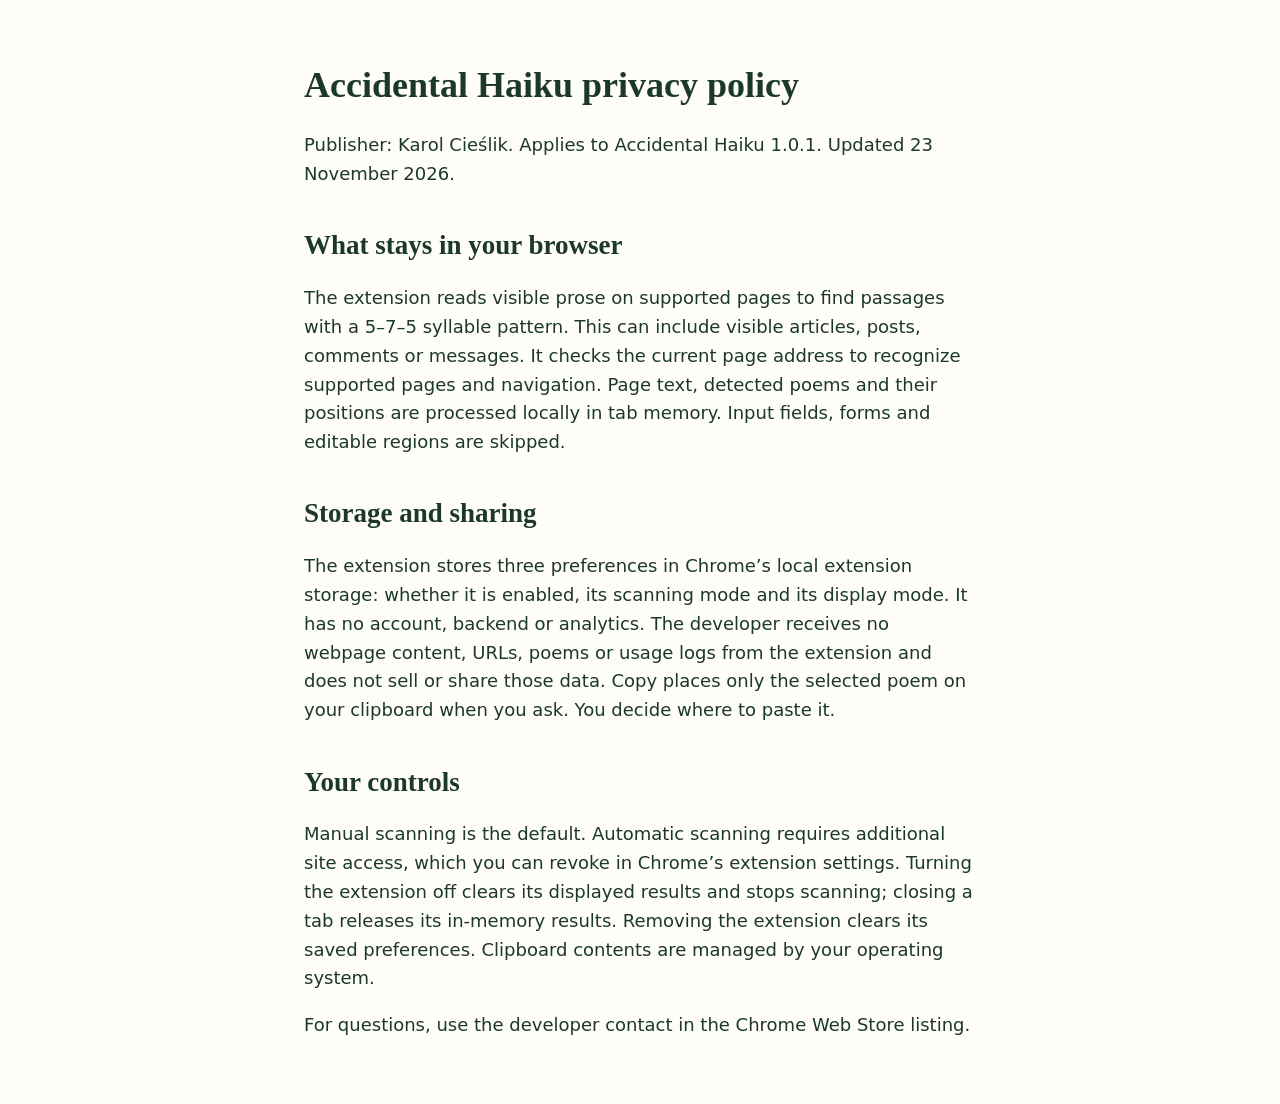
==== index.html @ a6207779 "Publish Accidental Haiku privacy policy" ====
<!doctype html><html lang="en"><meta charset="utf-8"><meta name="viewport" content="width=device-width,initial-scale=1"><title>Accidental Haiku privacy policy</title>
<style>body{max-width:42rem;margin:4rem auto;padding:0 1.2rem;background:#fffdf8;color:#1c382c;font:18px/1.6 system-ui}h1,h2{font-family:Georgia,serif;line-height:1.2}h2{margin-top:1.5em}</style>
<main><h1>Accidental Haiku privacy policy</h1><p>Publisher: Karol Cieślik. Applies to Accidental Haiku 1.0.1. Updated 23 November 2026.</p>
<h2>What stays in your browser</h2><p>The extension reads visible prose on supported pages to find passages with a 5–7–5 syllable pattern. This can include visible articles, posts, comments or messages. It checks the current page address to recognize supported pages and navigation. Page text, detected poems and their positions are processed locally in tab memory. Input fields, forms and editable regions are skipped.</p>
<h2>Storage and sharing</h2><p>The extension stores three preferences in Chrome’s local extension storage: whether it is enabled, its scanning mode and its display mode. It has no account, backend or analytics. The developer receives no webpage content, URLs, poems or usage logs from the extension and does not sell or share those data. Copy places only the selected poem on your clipboard when you ask. You decide where to paste it.</p>
<h2>Your controls</h2><p>Manual scanning is the default. Automatic scanning requires additional site access, which you can revoke in Chrome’s extension settings. Turning the extension off clears its displayed results and stops scanning; closing a tab releases its in-memory results. Removing the extension clears its saved preferences. Clipboard contents are managed by your operating system.</p>
<p>For questions, use the developer contact in the Chrome Web Store listing.</p></main></html>
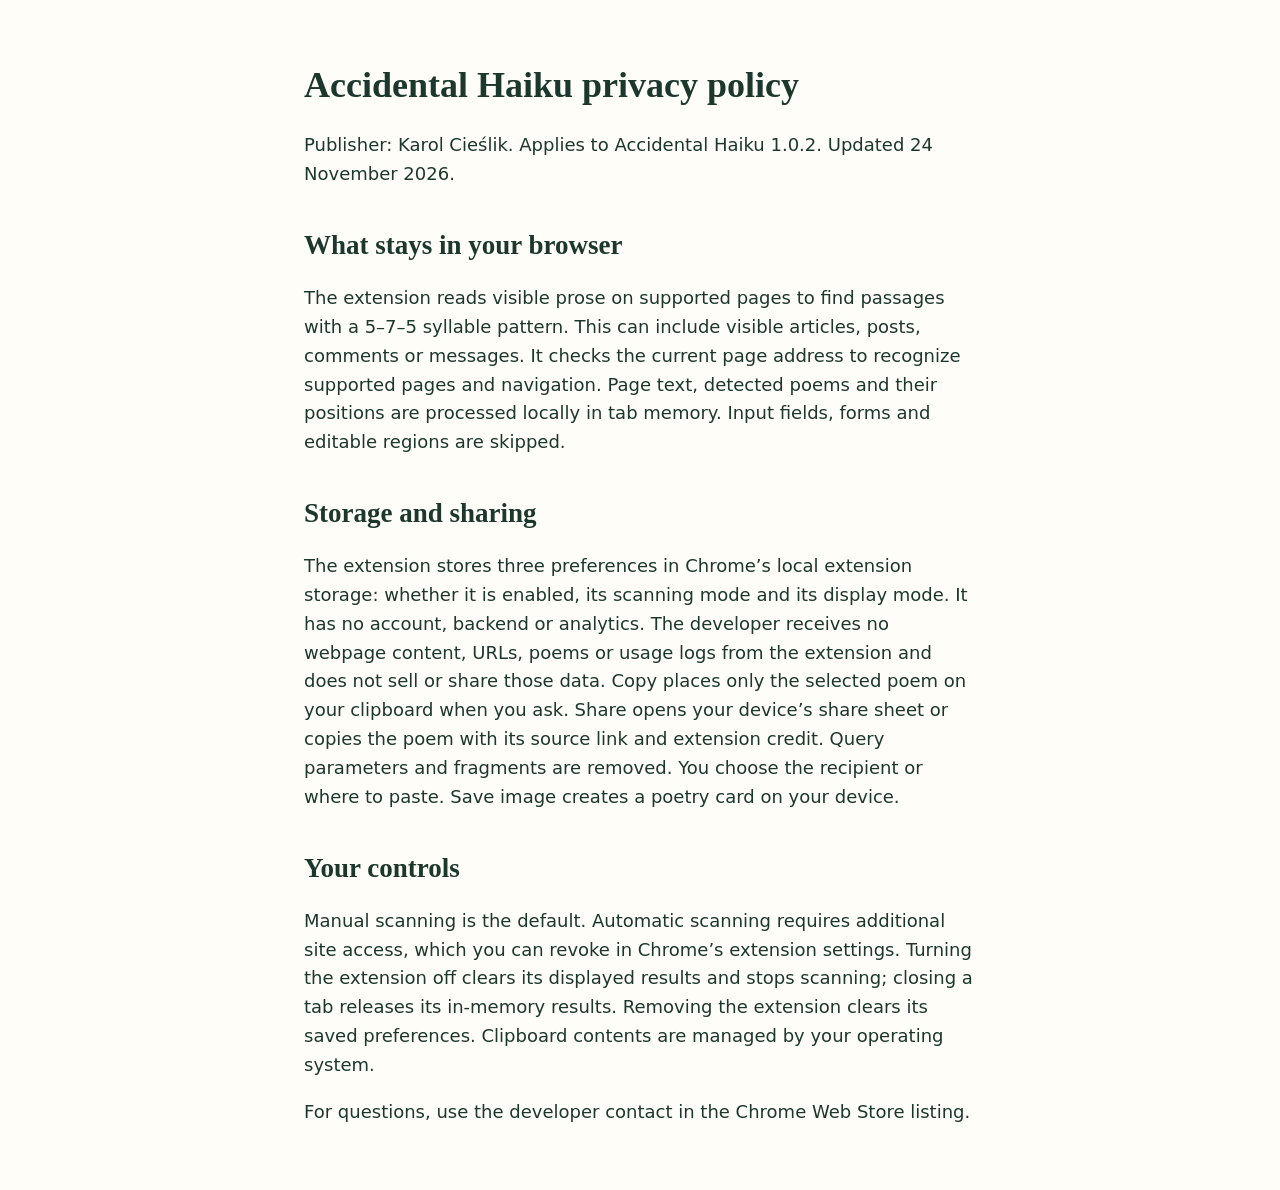
==== commit 4cc71ad3: "Update public privacy policy for Accidental Haiku 1.0.2" ====
--- a/index.html
+++ b/index.html
@@ -1,7 +1,7 @@
 <!doctype html><html lang="en"><meta charset="utf-8"><meta name="viewport" content="width=device-width,initial-scale=1"><title>Accidental Haiku privacy policy</title>
 <style>body{max-width:42rem;margin:4rem auto;padding:0 1.2rem;background:#fffdf8;color:#1c382c;font:18px/1.6 system-ui}h1,h2{font-family:Georgia,serif;line-height:1.2}h2{margin-top:1.5em}</style>
-<main><h1>Accidental Haiku privacy policy</h1><p>Publisher: Karol Cieślik. Applies to Accidental Haiku 1.0.1. Updated 23 November 2026.</p>
+<main><h1>Accidental Haiku privacy policy</h1><p>Publisher: Karol Cieślik. Applies to Accidental Haiku 1.0.2. Updated 24 November 2026.</p>
 <h2>What stays in your browser</h2><p>The extension reads visible prose on supported pages to find passages with a 5–7–5 syllable pattern. This can include visible articles, posts, comments or messages. It checks the current page address to recognize supported pages and navigation. Page text, detected poems and their positions are processed locally in tab memory. Input fields, forms and editable regions are skipped.</p>
-<h2>Storage and sharing</h2><p>The extension stores three preferences in Chrome’s local extension storage: whether it is enabled, its scanning mode and its display mode. It has no account, backend or analytics. The developer receives no webpage content, URLs, poems or usage logs from the extension and does not sell or share those data. Copy places only the selected poem on your clipboard when you ask. You decide where to paste it.</p>
+<h2>Storage and sharing</h2><p>The extension stores three preferences in Chrome’s local extension storage: whether it is enabled, its scanning mode and its display mode. It has no account, backend or analytics. The developer receives no webpage content, URLs, poems or usage logs from the extension and does not sell or share those data. Copy places only the selected poem on your clipboard when you ask. Share opens your device’s share sheet or copies the poem with its source link and extension credit. Query parameters and fragments are removed. You choose the recipient or where to paste. Save image creates a poetry card on your device.</p>
 <h2>Your controls</h2><p>Manual scanning is the default. Automatic scanning requires additional site access, which you can revoke in Chrome’s extension settings. Turning the extension off clears its displayed results and stops scanning; closing a tab releases its in-memory results. Removing the extension clears its saved preferences. Clipboard contents are managed by your operating system.</p>
 <p>For questions, use the developer contact in the Chrome Web Store listing.</p></main></html>
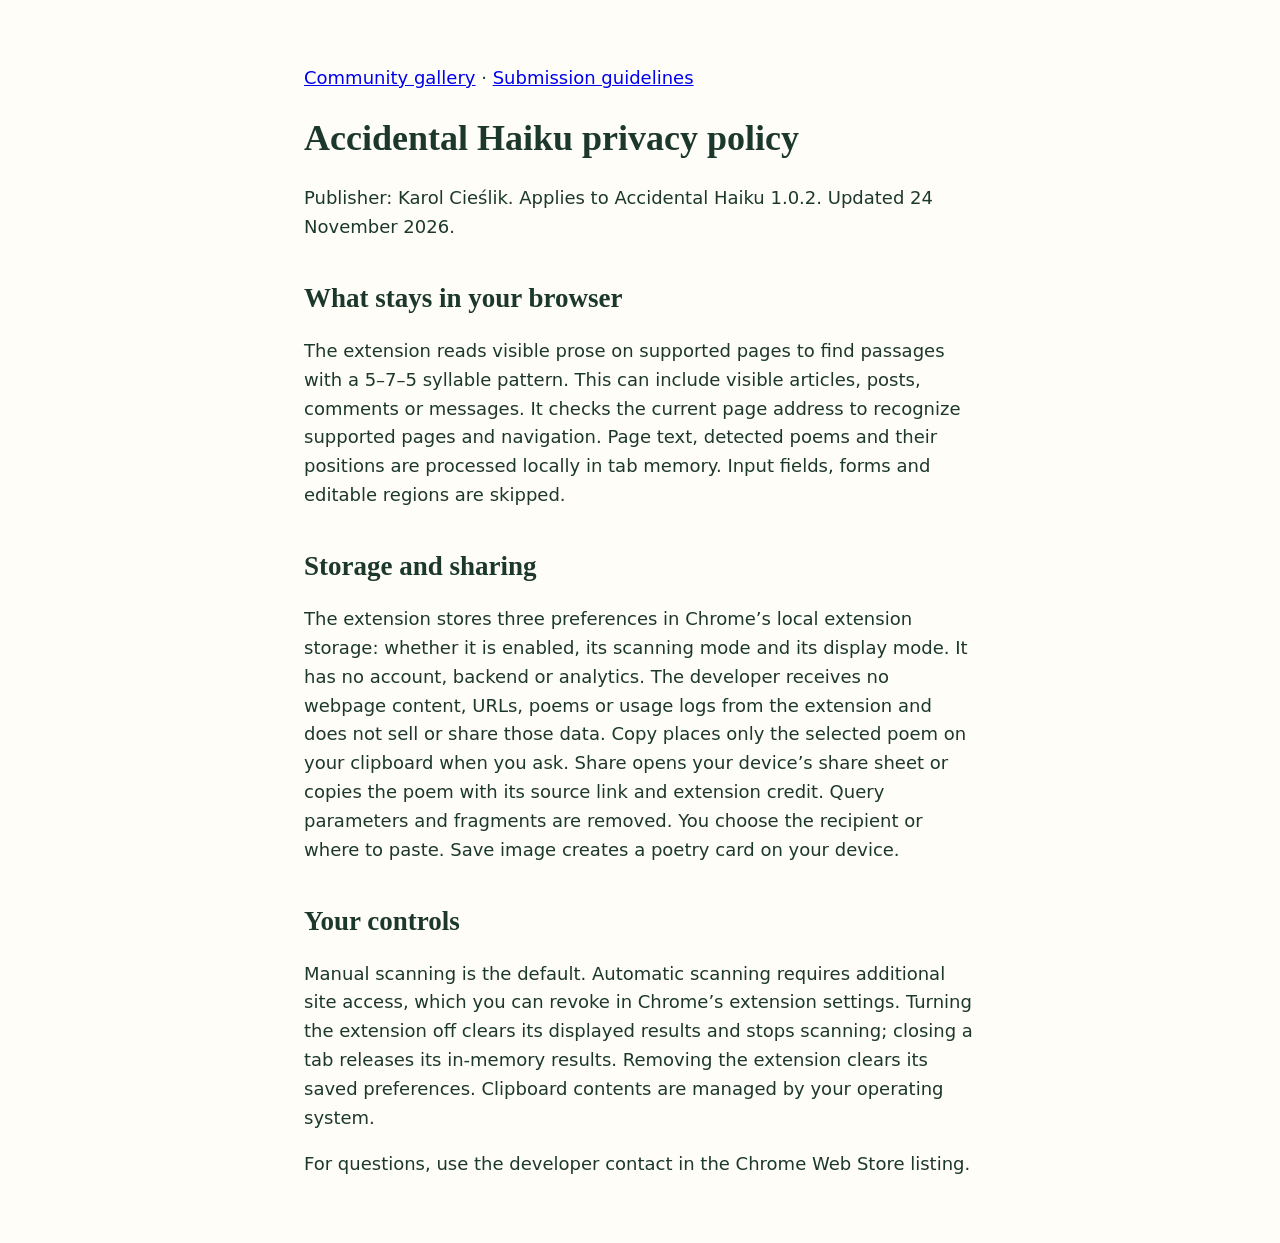
==== commit a00d6dde: "Link public privacy page to community gallery and submission guidelines" ====
--- a/index.html
+++ b/index.html
@@ -1,6 +1,6 @@
 <!doctype html><html lang="en"><meta charset="utf-8"><meta name="viewport" content="width=device-width,initial-scale=1"><title>Accidental Haiku privacy policy</title>
 <style>body{max-width:42rem;margin:4rem auto;padding:0 1.2rem;background:#fffdf8;color:#1c382c;font:18px/1.6 system-ui}h1,h2{font-family:Georgia,serif;line-height:1.2}h2{margin-top:1.5em}</style>
-<main><h1>Accidental Haiku privacy policy</h1><p>Publisher: Karol Cieślik. Applies to Accidental Haiku 1.0.2. Updated 24 November 2026.</p>
+<main><nav aria-label="Accidental Haiku navigation"><a href="./gallery/">Community gallery</a> · <a href="./gallery/submissions.html">Submission guidelines</a></nav><h1>Accidental Haiku privacy policy</h1><p>Publisher: Karol Cieślik. Applies to Accidental Haiku 1.0.2. Updated 24 November 2026.</p>
 <h2>What stays in your browser</h2><p>The extension reads visible prose on supported pages to find passages with a 5–7–5 syllable pattern. This can include visible articles, posts, comments or messages. It checks the current page address to recognize supported pages and navigation. Page text, detected poems and their positions are processed locally in tab memory. Input fields, forms and editable regions are skipped.</p>
 <h2>Storage and sharing</h2><p>The extension stores three preferences in Chrome’s local extension storage: whether it is enabled, its scanning mode and its display mode. It has no account, backend or analytics. The developer receives no webpage content, URLs, poems or usage logs from the extension and does not sell or share those data. Copy places only the selected poem on your clipboard when you ask. Share opens your device’s share sheet or copies the poem with its source link and extension credit. Query parameters and fragments are removed. You choose the recipient or where to paste. Save image creates a poetry card on your device.</p>
 <h2>Your controls</h2><p>Manual scanning is the default. Automatic scanning requires additional site access, which you can revoke in Chrome’s extension settings. Turning the extension off clears its displayed results and stops scanning; closing a tab releases its in-memory results. Removing the extension clears its saved preferences. Clipboard contents are managed by your operating system.</p>
